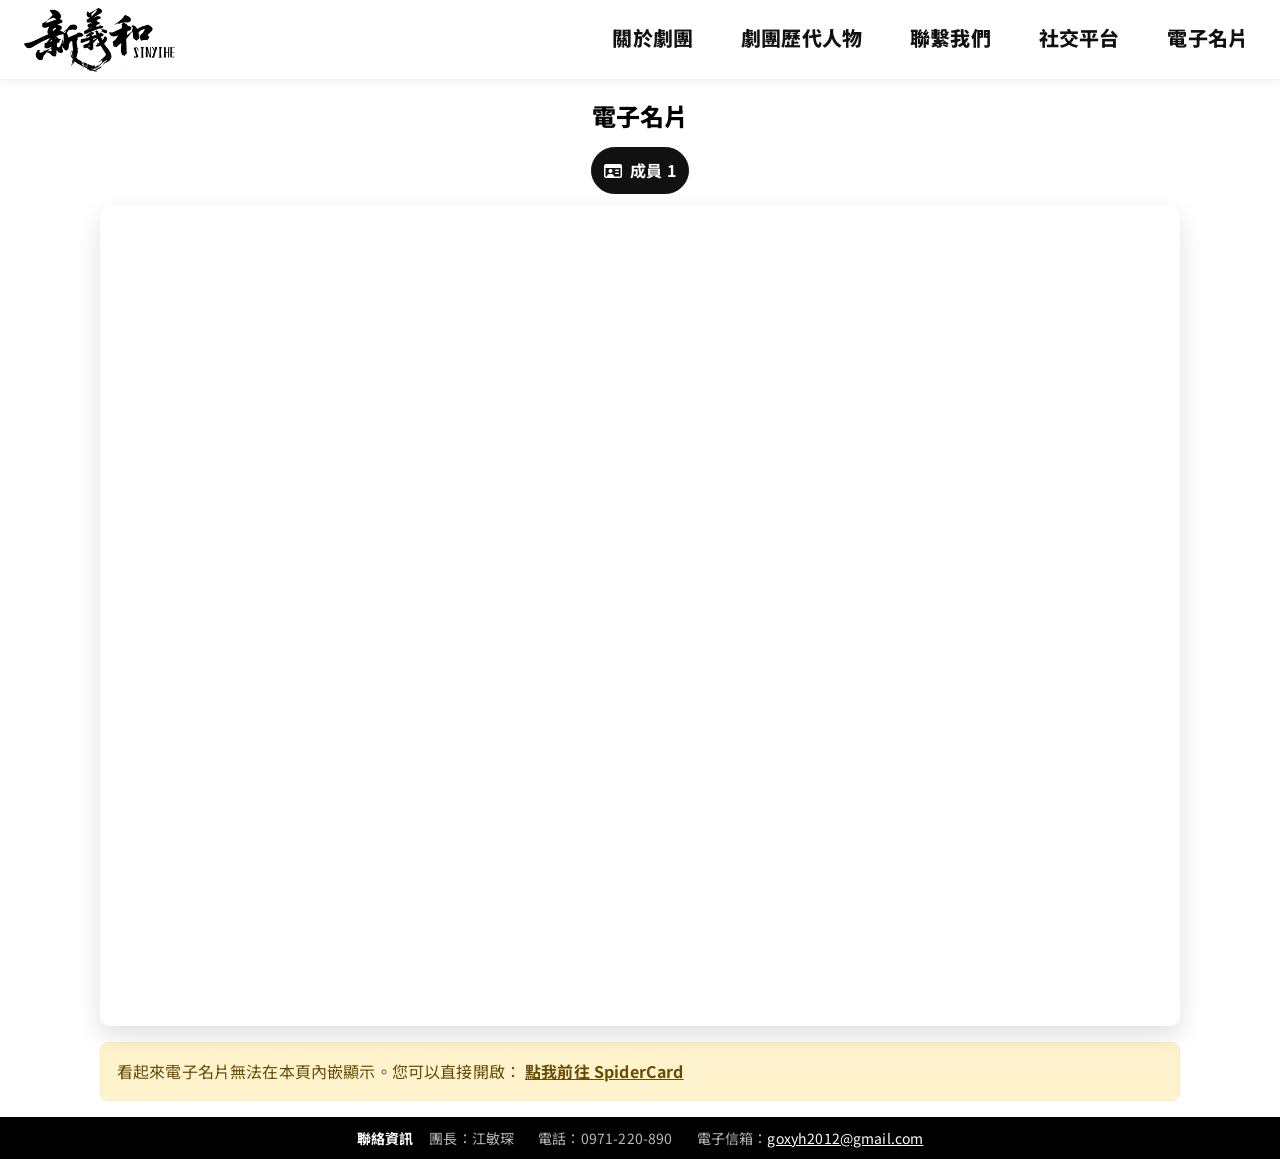
==== syh/card.html @ 352ea327 "Create card.html" ====
<!DOCTYPE html>
<html lang="zh-TW">
  <head>
    <meta charset="utf-8" />
    <title>電子名片｜新義和歌劇團</title>
    <meta name="viewport" content="width=device-width, initial-scale=1, viewport-fit=cover" />

    <!-- 與首頁共用資源 -->
    <link rel="preconnect" href="https://fonts.googleapis.com" />
    <link rel="preconnect" href="https://fonts.gstatic.com" crossorigin />
    <link href="https://fonts.googleapis.com/css2?family=Dancing+Script&display=swap" rel="stylesheet" />
    <link rel="stylesheet" href="https://cdnjs.cloudflare.com/ajax/libs/font-awesome/6.5.0/css/all.min.css" />
    <link rel="stylesheet" href="./total.css" />
    <link rel="stylesheet" href="./phone.css" />

    <style>
      /* 讓 iframe 在各裝置上滿版（扣掉固定導覽列高度） */
      .card-embed {
        position: relative;
        width: min(100%, 1080px);
        margin: 0 auto;
        height: calc(100dvh - var(--header-h, 80px));
      }
      .card-embed iframe {
        position: absolute;
        inset: 0;
        width: 100%;
        height: 100%;
        border: 0;
        border-radius: 10px;
        box-shadow: 0 10px 24px rgba(0,0,0,.12);
        background: #fff;
      }

      /* 置中一個簡單的頁面標題 */
      .page-title {
        width: min(92%, 1080px);
        margin: 14px auto 10px;
        text-align: center;
        font-weight: 800;
      }

      /* 內嵌失敗（被對方網站阻擋）時顯示的備援區塊 */
      .fallback {
        display: none;
        width: min(92%, 1080px);
        margin: 16px auto;
        background: #fff3cd;
        color: #664d03;
        border: 1px solid #ffecb5;
        border-radius: 8px;
        padding: 14px 16px;
      }
      .fallback a {
        font-weight: 700;
        color: #664d03;
      }

      /* 小提示列：可切換其他成員（先預留 UI，之後再補連結） */
      .card-switch {
        width: min(92%, 1080px);
        margin: 8px auto 12px;
        display: flex;
        gap: 8px;
        justify-content: center;
        flex-wrap: wrap;
      }
      .card-switch a {
        display: inline-flex;
        align-items: center;
        gap: 8px;
        padding: 8px 12px;
        border-radius: 999px;
        border: 1px solid #ddd;
        text-decoration: none;
        color: #111;
        font-weight: 700;
      }
      .card-switch a.is-active {
        background: #111;
        color: #fff;
        border-color: #111;
      }
    </style>
  </head>
  <body>
    <!-- 頁首：導覽列（與首頁一致） -->
    <header class="site-header">
      <h1 class="brand">
        <a href="home.html" aria-label="新義和歌劇團"></a>
      </h1>

      <!-- 漢堡按鈕 -->
      <button class="nav-toggle" id="navToggle" aria-controls="siteNav" aria-expanded="false" aria-label="開合導覽列">
        <span class="bar"></span><span class="bar"></span><span class="bar"></span>
      </button>

      <!-- 導覽列 -->
      <nav class="site-nav" id="siteNav" role="navigation">
        <ul>
          <li><a href="home.html#about">關於劇團</a></li>
          <li><a href="home.html#history">劇團歷代人物</a></li>
          <li><a href="home.html#contact">聯繫我們</a></li>
          <li><a href="home.html#social">社交平台</a></li>
          <li><a href="card.html" class="is-active">電子名片</a></li>
        </ul>
      </nav>
    </header>

    <main>
      <h2 class="page-title">電子名片</h2>

      <!-- 先只完成第 1 人（你的 SpiderCard 連結） -->
      <div class="card-switch" aria-label="切換成員名片">
        <a href="card.html" class="is-active"><i class="fa-regular fa-id-card"></i> 成員 1</a>
        <!-- 之後新增：成員 2、3、4 對應各自的 card_2.html / card_3.html / card_4.html -->
        <!-- <a href="card_2.html">成員 2</a> -->
        <!-- <a href="card_3.html">成員 3</a> -->
        <!-- <a href="card_4.html">成員 4</a> -->
      </div>

      <section class="card-embed">
        <iframe
          id="spiderCardFrame"
          title="新義和歌劇團｜電子名片（成員 1）"
          src="https://www.spidercard.com/web/card/info?openExternalBrowser=1&cardId=THCUF-11381&t=1755277415437"
          referrerpolicy="no-referrer"
          loading="lazy"
          allow="clipboard-write"
        ></iframe>
      </section>

      <!-- 內嵌失敗備援（例如對方網站設置 X-Frame-Options 阻擋） -->
      <div id="fallback" class="fallback">
        看起來電子名片無法在本頁內嵌顯示。您可以直接開啟：
        <a href="https://www.spidercard.com/web/card/info?openExternalBrowser=1&cardId=THCUF-11381&t=1755277415437" target="_blank" rel="noopener">點我前往 SpiderCard</a>
      </div>
    </main>

    <!-- 頁尾（沿用你的樣式） -->
    <footer class="site-footer">
      <div class="container">
        <div class="footer-line">
          <h2 class="footer-title">聯絡資訊</h2>
          <div class="footer-info">
            <p>團長：江敏琛</p>
            <p>電話：0971-220-890</p>
            <p>電子信箱：<a href="mailto:goxyh2012@gmail.com">goxyh2012@gmail.com</a></p>
          </div>
        </div>
      </div>
    </footer>

    <!-- 行動版選單行為（與首頁一致） -->
    <script>
      document.addEventListener('DOMContentLoaded', () => {
        const navToggle = document.getElementById('navToggle');
        const siteNav   = document.getElementById('siteNav');
        if (navToggle && siteNav) {
          navToggle.addEventListener('click', () => {
            const open = siteNav.classList.toggle('is-open');
            navToggle.classList.toggle('is-active', open);
            navToggle.setAttribute('aria-expanded', open ? 'true' : 'false');
            document.body.classList.toggle('no-scroll', open);
          });
          siteNav.querySelectorAll('a').forEach(a => {
            a.addEventListener('click', () => {
              siteNav.classList.remove('is-open');
              navToggle.classList.remove('is-active');
              navToggle.setAttribute('aria-expanded', 'false');
              document.body.classList.remove('no-scroll');
            });
          });
          window.addEventListener('resize', () => {
            if (window.innerWidth >= 769) {
              siteNav.classList.remove('is-open');
              navToggle.classList.remove('is-active');
              navToggle.setAttribute('aria-expanded', 'false');
              document.body.classList.remove('no-scroll');
            }
          });
        }

        // 若對方網站阻擋 iframe（load 事件未觸發、或觸發 error），顯示備援
        const frame = document.getElementById('spiderCardFrame');
        const fb = document.getElementById('fallback');
        let loaded = false;

        // 有些站即使被框也會觸發 load，這邊做一個超時保險
        const timer = setTimeout(() => {
          if (!loaded) fb.style.display = 'block';
        }, 2500);

        frame.addEventListener('load', () => {
          loaded = true;
          clearTimeout(timer);
        });
        frame.addEventListener('error', () => {
          fb.style.display = 'block';
          clearTimeout(timer);
        });
      });
    </script>
  </body>
</html>
---- syh/total.css ----
@import url('https://fonts.googleapis.com/css2?family=Noto+Sans+TC:wght@400;500;600;700;800;900&display=swap');
/* 字體變數：書法優先，後面是各系統常見楷體做備援 */
:root{
  /* mac / Windows / 其它系統的中文備援字體，確保全覆蓋 */
  --font-ui: "Noto Sans TC",
             "PingFang TC", "Heiti TC", "Microsoft JhengHei",
             "Noto Sans CJK TC", /* 思源黑體 */
             system-ui, -apple-system, "Segoe UI", Arial, sans-serif;
}
/* 全站用 Noto Serif TC（襯線／明體，跟預設黑體差很多） */
html, body{
  font-family: "Noto Serif TC", "Noto Sans TC",
               "PingFang TC", "Microsoft JhengHei",
               "Noto Sans CJK TC", serif !important;
  line-height: 1.8;
  letter-spacing: .01em;
}
/* 導覽列的粗細微調（Noto Serif 也有粗體可用） */
.site-header{
  position: fixed; top: 0; left: 0; right: 0;
  z-index: 1200;
}

img, svg, video { max-width: 100%; height: auto; display: block; }
figure { margin: 0; }

/*全域樣式設定 避免排版跑掉*/
*{
    margin: 0;
    padding: 0;
    box-sizing: border-box;
}


/*標題設定*/
/* 版頭條 */
:root{
  --header-h: 80px;                         /* 導覽列高度 */
  --header-bg: rgba(255,255,255,.9);        /* 白底、可帶點透明 */
  --header-ink: #111;                       /* 文字顏色（黑） */
  --header-blur: 8px;                       /* 背景模糊，可要可不要 */
}
/* 固定在頂端 + 白底黑字 */
.site-header{
  position: fixed; top: 0; left: 0; right: 0;
  height: var(--header-h); z-index: 1000;

  display: flex; align-items: center; justify-content: space-between;
  padding: 0 24px;

  background: var(--header-bg);
  backdrop-filter: blur(var(--header-blur));
  -webkit-backdrop-filter: blur(var(--header-blur));
  border-bottom: 1px solid rgba(0,0,0,.06);   /* 細線分隔 */
  box-shadow: 0 2px 12px rgba(0,0,0,.06);
  color: var(--header-ink);
}
/* 讓內容不被固定 header 壓住 */
body{ padding-top: var(--header-h); }
/* Logo（沿用你的圖） */
.brand{
  width: 240px; height: 64px; margin: 0;
  background: url("./img/logo.png") no-repeat left center / contain;
  color: transparent;
}
.brand__text{ position: absolute; left: -10000px; }
/* 導覽列：白底黑字 */
.site-header nav ul{
  list-style: none; display: flex; gap: 32px;
  margin: 0; padding: 0; align-items: center;
}
.site-header nav a{
  color: var(--header-ink);
  text-decoration: none;
  font-weight: 800; font-size: 20px; line-height: 1;
  padding: 10px 8px;
}
.site-header nav a:hover{
  color: #444;                                /* 滑過微變深 */
}
/* 錨點跳轉不被固定列擋住 */
section[id]{ scroll-margin-top: calc(var(--header-h) + 8px); }


/*簡介設定*/
.about {
    background-color: antiquewhite;
    color: white;
    min-height: 92vh;
    background-repeat: no-repeat;
    background-color: cover;
    background-position: center;
    display: flow-root;
    background-image: url("img/背景.jpg");
    background-repeat: no-repeat;
    background-position: 50% var(--aboutY, 60%);
    background-size: cover;      /* ← 原本寫成 background-color: cover; 把它改成這行 */
    display:flex;
    flex-direction: column;
    align-items: center;
    justify-content: center;
    position: relative;
}
/* 半透明遮罩：絕對定位 + 四邊貼齊 */
.about::before{
  content:""; position:absolute; inset:0;
  background: rgba(0,0,0,.55);
}
.about > *{ position:relative; z-index:1; margin:12px 0; }
.about > :last-child{ margin-bottom:0; }  /* 保險 */
.about h2 {
    font-size: 35px;
    color: #ffffff;
}
.about p {
    font-size: 24px;
    color: #ffffff;
    margin: 12px 0;
    text-align: center;  /* 水平置中 */
}


/*歷代人物設定*/
/* 容器：三欄並排，標題佔滿一列 */
.history{
  --gap: 24px;                                   /* 卡片間距 */
  --card-w: clamp(260px, 28vw, 360px);           /* 卡片寬度：隨螢幕縮放 */
  --card-ratio: 3 / 4;                           /* ✅ 你喜歡的比例（修長） */

  width: min(92%, var(--container, 1080px));
  margin-inline: auto;

  display: grid;
  grid-template-columns: repeat(3, 1fr);
  gap: var(--gap);
  padding-inline: var(--gap);                    /* 左右邊距 = 間距 */
  justify-items: center;                         /* 每欄的卡片居中 → 第二張剛好在正中 */
  align-items: start;
}
.history h2{
  grid-column: 1 / -1;      /* 讓標題跨滿整列 */
  margin: 0 0 12px;
  text-align: center;
}
/* 單一卡片 */
.person-card{
  width: var(--card-w);                          /* 固定卡片寬度 */
  max-width: 100%;
  aspect-ratio: var(--card-ratio);               /* ← 3:4 */
  max-height: 360px;                             /* 上限避免太長，可調 */
  position: relative;
  overflow: hidden;
  border-radius: 12px;
  box-shadow: 0 10px 24px rgba(0,0,0,.18);
  cursor: pointer;
}
/* 圖片 */
.person-card img{
  width: 100%;
  height: 100%;
  object-fit: cover;
  object-position: center 20%;                    /* 臉部略往上，可依照片調 */
  display: block;
  transition: transform .45s ease, filter .45s ease;
}
/* 介紹文字（覆蓋層） */
.person-card .caption{
  position: absolute;
  left: 0; 
  right: 0; 
  bottom: 0;
  padding: 12px 14px;
  color: #fff;
  background: linear-gradient(to top, rgba(0,0,0,.72), rgba(0,0,0,.18));
  transform: translateY(100%);
  opacity: 0;
  transition: transform .3s ease, opacity .3s ease;
  pointer-events: none;      /* 不擋滑鼠 */
  font-size: 16px;
}
/* Hover：只影響自己這張 */
.person-card:hover img{
  transform: scale(1.06) rotate(-1.5deg);
  filter: brightness(.92);
}
.person-card:hover .caption{
  transform: translateY(0);
  opacity: 1;
}


/*結語設定*/
/* 圖左／文右 */
.conclusion{
  display: grid;
  grid-template-columns: minmax(320px, 40%) 1fr; /* 左圖右文 */
  gap: 24px;
  width: min(92%, 1080px);
  margin-inline: auto;
  align-items: center;
}
.conclusion-media{
  margin: 0;
  width: 100%;                /* ❗️取代舊的 width: fit-content */
  justify-self: center;
  display: flex;
  flex-direction: column;
  align-items: center;
}
.conclusion-media img{
  display: block;
  width: 100%;                /* 圖片吃滿左欄 */
  height: auto;
  object-fit: cover;          /* 可用 contain 看你喜歡 */
  border-radius: 10px;
  box-shadow: 0 10px 24px rgba(0,0,0,.12);
}
.conclusion .tagline{
  margin-top: 8px;
  text-align: center;
}
.conclusion-text{
  display: flex;
  flex-direction: column;
  gap: 12px;
}
/* 表單標題 */
/* 聯絡區塊 Title + 副標 */
#contact{
  padding-block: 16px;          /* 區塊上下留白 */
  scroll-margin-top: 80px;      /* 錨點跳轉時不被導覽列蓋住（可留） */
}
#contact h2{
  text-align: center;           /* 置中 */
  font-size: clamp(24px, 2.6vw, 32px);
  font-weight: 800;
  letter-spacing: .5px;
  margin: 0 0 8px;
  color: var(--ink);            /* 深灰主字色 */
}
/* 在標題底下加一條細線，微強調 */
#contact h2::after{
  content:"";
  display:block;
  width: 72px;
  height: 3px;
  margin: 8px auto 0;
  background: var(--brand-2);   /* 你的灰色 #777 */
  border-radius: 2px;
}
/* 只針對標題後的第一段副標（讓我們合作 ❤） */
#contact > p:first-of-type{
  text-align: center;
  color: var(--muted);          /* 次要文字色 */
  font-size: 16px;
  margin: 4px 0 18px;
  line-height: 1.6;
}


/* 表單 */
.form {
  width: min(560px, 92%);
  margin: 12px auto 28px;
}
.form input,
.form textarea,
.form button {
  width: 100%;
  font-size: 16px;
  padding: 15px;
  border: 1px solid #ccc;
  box-sizing: border-box;
  border-radius: 6px;
}
.form input,
.form textarea { margin-bottom: 15px; }
.form textarea { resize: vertical; min-height: 140px; }

.form button {
  border: none;
  background: #000;
  color: #fff;
  font-weight: 700;
  cursor: pointer;
}
.form button:hover { opacity: .85; }

/* 社群圓形按鈕 */
.social {                       /* ← 原本是 .social-links */
  display: flex;
  justify-content: center;
  gap: 24px;
  padding: 28px 0 48px;
}
.social .icon {                 /* ← 原本是 .social-links .icon */
  background: #000000;
  color: #fff;
  width: 92px;
  height: 92px;
  border-radius: 50%;
  display: grid;
  place-items: center;
  font-size: 38px;
  transition: background-color .25s ease, transform .25s ease;
}
.social .icon:hover {
  background: #5d5c5b;
  transform: translateY(-2px);
}
/* 你的 class 用哪個就寫哪個 (.social 或 .social-links) */
.social .icon,
.social-links .icon{
  text-decoration: none;      /* 移除底線 */
}
.social .icon:hover,
.social-links .icon:hover{
  text-decoration: none;      /* 滑過也不要底線 */
}

/*聯絡資訊設定*/
.site-footer{
  background:#000;
  color:#b7b7b7;
  padding:12px 0;
  font-size:14px;
}
/* 一行：左邊標題 + 右邊三項；整塊置中 */
.footer-line{
  display:flex;
  justify-content:center;     /* 讓整排置中 */
  align-items:baseline;       /* ← 與「團」同一基線，視覺上下對齊 */
  gap:16px;
  white-space:nowrap;         /* 不換行 */
}
/* 標題與內容同字級/行高，邊緣自然對齊 */
.footer-title{
  margin:0;
  color:#fff;
  font-size:14px;
  line-height:1.3;
}
.footer-info{
  display:flex;
  gap:24px;                   /* 三項之間的距離 */
}
.footer-info p{
  margin:0;
  font-size:14px;
  line-height:1.3;
  text-align:left;
}
/* 連結顏色 */
.site-footer a{
  color:#fff;
  text-decoration:underline;
}
.site-footer a:hover{ color:#ddd; }

/* ============ 行動版漢堡選單 ============ */

/* —— 漢堡按鈕 —— */
.nav-toggle{
  display: none;              /* 桌機隱藏，手機顯示 (見媒體查詢) */
  width: 44px; height: 44px;
  border: 0; background: none; padding: 0;
  position: relative;
  cursor: pointer;
  z-index: 1300;              /* 高於 .site-nav，確保可點到 */
}
.nav-toggle .bar{
  position: absolute;
  left: 10px; right: 10px;
  height: 2px; background: #111;
  border-radius: 1px;
  transition: transform .25s, opacity .25s, top .25s;
}
.nav-toggle .bar:nth-child(1){ top: 14px; }
.nav-toggle .bar:nth-child(2){ top: 21px; }
.nav-toggle .bar:nth-child(3){ top: 28px; }
/* 變成 X 的動畫 */
.nav-toggle.is-active .bar:nth-child(1){ transform: translateY(7px) rotate(45deg); }
.nav-toggle.is-active .bar:nth-child(2){ opacity: 0; }
.nav-toggle.is-active .bar:nth-child(3){ transform: translateY(-7px) rotate(-45deg); }

/* 桌機維持橫排 */
.site-nav ul{ list-style:none; margin:0; padding:0; display:flex; gap:32px; }

/* ==== 強制移除任何測試用浮條（所有尺寸） ==== */
html::before,
html::after,
body::before,
body::after,
#mobile-badge,
.mobile-badge,
.debug-badge,
.dev-badge,
.mobile-css-badge,
[data-debug-badge] {
  content: none !important;
  display: none !important;
  visibility: hidden !important;
  opacity: 0 !important;
  pointer-events: none !important;
}

/* ===== Scroll Reveal (淡入 + 位移/縮放/模糊) ===== */
/* 初始狀態：看不到、略位移 */
.reveal{
  opacity: 0;
  transform: translateY(16px);
  transition: opacity .6s ease, transform .6s ease;
  will-change: opacity, transform;
}
/* 顯示狀態：回到原位並顯示 */
.reveal.is-visible{
  opacity: 1;
  transform: none;
}

/* 方向版（配合 data-reveal） */
.reveal--left  { transform: translateX(-24px); }
.reveal--right { transform: translateX( 24px); }
.reveal--up    { transform: translateY( 24px); }
.reveal--down  { transform: translateY(-24px); }
.reveal--left.is-visible,
.reveal--right.is-visible,
.reveal--up.is-visible,
.reveal--down.is-visible{
  transform: none;
}

/* 交錯群組（如果有需要也可加些預設） */
.reveal-stagger > *{
  /* 子元素本身已被 JS 加上 .reveal，因此可不特別寫 */
}

/* 右下角解鎖播放鈕（黑底白字） */
.bgm-unlock{
  position: fixed;
  right: 16px; bottom: 16px;
  padding: 10px 14px;
  border: 0; border-radius: 999px;
  background: #000; color: #fff;
  font-size: 14px; line-height: 1;
  box-shadow: 0 10px 24px rgba(0,0,0,.22);
  cursor: pointer; z-index: 1500;
  transition: transform .2s ease, opacity .2s ease;
  pointer-events: auto;            /* ← 保險，避免被父層繼承到 none */
}
.bgm-unlock:hover{ transform: translateY(-1px); }
.bgm-unlock[hidden]{ display: none !important; }
---- syh/phone.css ----
/* ============ 手機版（≤ 768px） ============ */
@media (max-width: 768px){

  /* Header：白底黑字、固定在頂端（尺寸微放大） */
  :root{ --header-h: 68px; }
  .site-header{ padding: 0 16px; }
  .brand{ width: 190px; height: 52px; }
  .site-header nav ul{
    gap: 16px;
    flex-wrap: wrap;
    justify-content: flex-end;
  }
  .site-header nav a{
    font-size: 18px;
    padding: 10px 8px;
  }

  /* 首屏簡介區 */
  .about{ min-height: 72vh; padding: 52px 18px; }
  .about h2{ font-size: 40px; line-height: 1.25; }
  .about p { font-size: 30px; line-height: 1.95; }

  /* 歷代人物：單欄 */
  .history{
    width: 100%;
    grid-template-columns: 1fr;
    gap: 18px;
    padding-inline: 18px;
    justify-items: center;
  }
  .person-card{
    --card-w: min(94vw, 400px);
    max-height: 336px;
    border-radius: 10px;
    box-shadow: 0 8px 18px rgba(0,0,0,.14);
  }
  .person-card .caption{
    font-size: 17px;
    padding: 12px 14px;
  }

  /* 結語：圖上文下 */
  .conclusion{
    display: flex !important;
    flex-direction: column;
    align-items: center;
    gap: 14px;
    width: min(94%, 1080px);
    padding-block: 18px;
  }
  .conclusion > *{ flex: 0 0 100% !important; max-width: 100% !important; }
  .conclusion-media{ order: 0; display:flex; align-items:center; }
  .conclusion-media img{ width: 100%; height: auto; display:block; }
  .conclusion .tagline{ text-align:center; }
  .conclusion-text{ order: 1; display:flex; flex-direction:column; gap:20px; }

  /* 聯絡表單區 */
  #contact{ padding-block: 14px; }
  #contact h2{ font-size: 24px; }
  #contact > p:first-of-type{ font-size: 16px; margin-bottom: 16px; }
  .form{ width: 94%; margin: 10px auto 24px; }
  .form input, .form textarea, .form button{ font-size: 18px; padding: 14px 16px; }
  .form textarea{ min-height: 130px; }

  /* 社群圓形按鈕（放大） */
  .social{ gap: 18px; padding: 22px 0 40px; }
  .social .icon{ width: 72px; height: 72px; font-size: 30px; }

  /* Footer（字級放大、可換行） */
  .site-footer{ padding: 16px 0; }
  .footer-line{
    flex-wrap: wrap;
    gap: 12px 18px;
    justify-content: center;
    align-items: center;
  }
  .footer-info{ gap: 18px; flex-wrap: wrap; }
  .footer-title, .footer-info p{ font-size: 15px; }

  /* ✅ 手機版才顯示漢堡，並把選單改為抽屜式 */
  .nav-toggle{ display:block; }

  .site-nav{
    position: fixed;
    left:0; right:0;
    top: var(--header-h, 68px);
    background: var(--header-bg, rgba(255,255,255,.95));
    -webkit-backdrop-filter: blur(var(--header-blur, 8px));
    backdrop-filter: blur(var(--header-blur, 8px));
    border-bottom: 1px solid rgba(0,0,0,.06);
    box-shadow: 0 8px 24px rgba(0,0,0,.12);
    max-height: calc(100dvh - var(--header-h, 68px));
    overflow:auto;

    transform: translateY(-10px);
    opacity:0; visibility:hidden; pointer-events:none;
    transition: transform .25s ease, opacity .25s ease, visibility .25s ease;
    z-index:1050;
  }
  .site-nav.is-open{
    transform: translateY(0);
    opacity:1; visibility:visible; pointer-events:auto;
  }

  .site-nav ul{
    flex-direction: column;
    gap: 10px;
    padding: 14px 18px 16px;
  }
  .site-nav a{
    display:block;
    padding:10px 2px;
    font-size:18px;
    color: var(--header-ink, #111);
    text-decoration:none;
  }
  .site-nav a:hover{ color:#444; }

  /* 展開時避免背景滾動 */
  body.no-scroll{ overflow:hidden; }

  .bgm-unlock{ right: 12px; bottom: 12px; font-size: 13px; }
}

/* ============ 更小的手機（≤ 480px） ============ */
@media (max-width: 480px){
  .brand{ width: 165px; height: 48px; }
  .site-header nav ul{ gap: 12px; }
  .site-header nav a{ font-size: 17px; }

  .about h2{ font-size: 34px; }
  .about p { font-size: 22px; }

  .person-card{ --card-w: 92vw; max-height: 320px; }
  .person-card .caption{ font-size: 16px; }

  .conclusion-media img{ max-width: 90vw; }
  .conclusion .tagline{ font-size: 16.5px; }
  .conclusion-text p{ font-size: 20px; line-height: 1.95; }

  #contact h2{ font-size: 23px; }
  #contact > p:first-of-type{ font-size: 15px; }

  .form input, .form textarea, .form button{ font-size: 17px; }

  .social .icon{ width: 64px; height: 64px; font-size: 26px; }
  .footer-title, .footer-info p{ font-size: 14.5px; }
}

/* 依螢幕寬度微調 about 背景對位（保留你的設定） */
@media (max-width: 1200px){ .about{ --aboutY: 64%; } }
@media (max-width:  992px){ .about{ --aboutY: 68%; } }
@media (max-width:  768px){ .about{ --aboutY: 72%; } }
@media (max-width:  480px){ .about{ --aboutY: 76%; } }

@media (min-width: 769px){
  .nav-toggle{ display: none !important; }
  .site-nav{
    position: static !important;
    transform: none !important;
    opacity: 1 !important;
    visibility: visible !important;
    pointer-events: auto !important;
    background: transparent !important;
    box-shadow: none !important;
    border: 0 !important;
  }
  .site-nav ul{ display: flex; gap: 32px; padding: 0; }
}
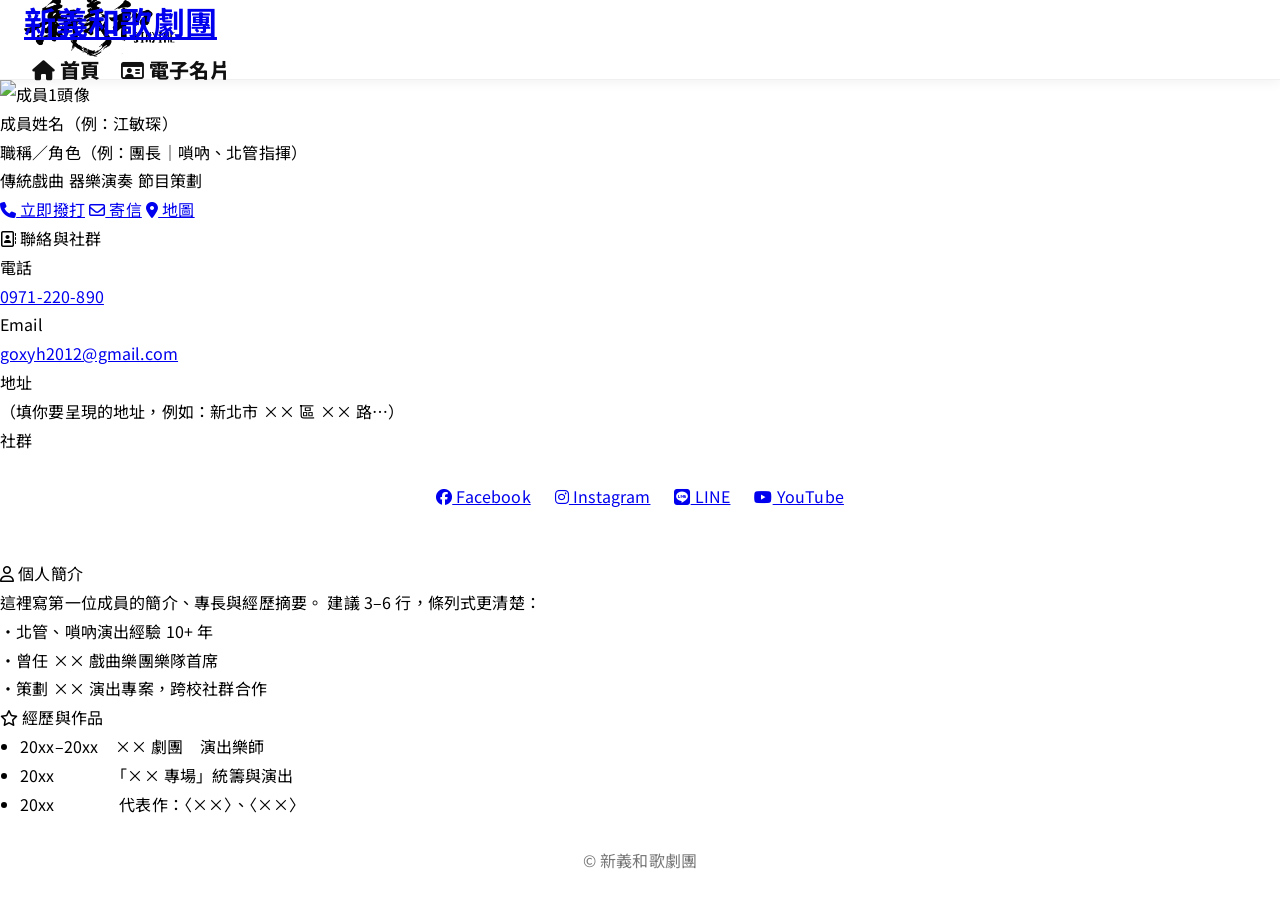
==== commit afa31b5f: "Update card.html" ====
--- a/syh/card.html
+++ b/syh/card.html
@@ -1,205 +1,138 @@
 <!DOCTYPE html>
 <html lang="zh-TW">
-  <head>
-    <meta charset="utf-8" />
-    <title>電子名片｜新義和歌劇團</title>
-    <meta name="viewport" content="width=device-width, initial-scale=1, viewport-fit=cover" />
+<head>
+  <meta charset="utf-8" />
+  <title>電子名片｜新義和歌劇團</title>
+  <meta name="viewport" content="width=device-width, initial-scale=1, viewport-fit=cover" />
 
-    <!-- 與首頁共用資源 -->
-    <link rel="preconnect" href="https://fonts.googleapis.com" />
-    <link rel="preconnect" href="https://fonts.gstatic.com" crossorigin />
-    <link href="https://fonts.googleapis.com/css2?family=Dancing+Script&display=swap" rel="stylesheet" />
-    <link rel="stylesheet" href="https://cdnjs.cloudflare.com/ajax/libs/font-awesome/6.5.0/css/all.min.css" />
-    <link rel="stylesheet" href="./total.css" />
-    <link rel="stylesheet" href="./phone.css" />
+  <!-- 可共用你原本的字體與圖示（可留可刪） -->
+  <link rel="preconnect" href="https://fonts.googleapis.com">
+  <link rel="preconnect" href="https://fonts.gstatic.com" crossorigin>
+  <link href="https://fonts.googleapis.com/css2?family=Dancing+Script&display=swap" rel="stylesheet">
+  <link rel="stylesheet" href="https://cdnjs.cloudflare.com/ajax/libs/font-awesome/6.5.0/css/all.min.css">
 
-    <style>
-      /* 讓 iframe 在各裝置上滿版（扣掉固定導覽列高度） */
-      .card-embed {
-        position: relative;
-        width: min(100%, 1080px);
-        margin: 0 auto;
-        height: calc(100dvh - var(--header-h, 80px));
-      }
-      .card-embed iframe {
-        position: absolute;
-        inset: 0;
-        width: 100%;
-        height: 100%;
-        border: 0;
-        border-radius: 10px;
-        box-shadow: 0 10px 24px rgba(0,0,0,.12);
-        background: #fff;
-      }
+  <!-- 若需要沿用整站樣式，保留這兩條；否則也能只用本頁的 <style> -->
+  <link rel="stylesheet" href="./total.css">
+  <link rel="stylesheet" href="./phone.css">
+  <link rel="stylesheet" href="./card.css">
+</head>
+<body>
+  <!-- 頁首 -->
+  <header class="site-header">
+    <div class="inner">
+      <h1 class="brand"><a href="home.html" aria-label="返回首頁">新義和歌劇團</a></h1>
+      <nav class="nav">
+        <a href="home.html"><i class="fa-solid fa-house"></i> 首頁</a>
+        <a class="is-active" href="card.html"><i class="fa-regular fa-id-card"></i> 電子名片</a>
+      </nav>
+    </div>
+  </header>
 
-      /* 置中一個簡單的頁面標題 */
-      .page-title {
-        width: min(92%, 1080px);
-        margin: 14px auto 10px;
-        text-align: center;
-        font-weight: 800;
-      }
+  <main class="wrap">
 
-      /* 內嵌失敗（被對方網站阻擋）時顯示的備援區塊 */
-      .fallback {
-        display: none;
-        width: min(92%, 1080px);
-        margin: 16px auto;
-        background: #fff3cd;
-        color: #664d03;
-        border: 1px solid #ffecb5;
-        border-radius: 8px;
-        padding: 14px 16px;
-      }
-      .fallback a {
-        font-weight: 700;
-        color: #664d03;
-      }
+    <!-- ===== 第 1 位成員：把下列占位內容換成你自己的 ===== -->
+    <section class="hero">
+      <!-- 頭像：把 src 換成你的圖（建議 800x800） -->
+      <img class="avatar" src="img/member1.jpg" alt="成員1頭像" />
 
-      /* 小提示列：可切換其他成員（先預留 UI，之後再補連結） */
-      .card-switch {
-        width: min(92%, 1080px);
-        margin: 8px auto 12px;
-        display: flex;
-        gap: 8px;
-        justify-content: center;
-        flex-wrap: wrap;
-      }
-      .card-switch a {
-        display: inline-flex;
-        align-items: center;
-        gap: 8px;
-        padding: 8px 12px;
-        border-radius: 999px;
-        border: 1px solid #ddd;
-        text-decoration: none;
-        color: #111;
-        font-weight: 700;
-      }
-      .card-switch a.is-active {
-        background: #111;
-        color: #fff;
-        border-color: #111;
-      }
-    </style>
-  </head>
-  <body>
-    <!-- 頁首：導覽列（與首頁一致） -->
-    <header class="site-header">
-      <h1 class="brand">
-        <a href="home.html" aria-label="新義和歌劇團"></a>
-      </h1>
+      <div class="person">
+        <div class="name">成員姓名（例：江敏琛）</div>
+        <div class="title">職稱／角色（例：團長｜嗩吶、北管指揮）</div>
 
-      <!-- 漢堡按鈕 -->
-      <button class="nav-toggle" id="navToggle" aria-controls="siteNav" aria-expanded="false" aria-label="開合導覽列">
-        <span class="bar"></span><span class="bar"></span><span class="bar"></span>
-      </button>
+        <!-- 自訂關鍵字 -->
+        <div class="tags">
+          <span class="tag">傳統戲曲</span>
+          <span class="tag">器樂演奏</span>
+          <span class="tag">節目策劃</span>
+        </div>
 
-      <!-- 導覽列 -->
-      <nav class="site-nav" id="siteNav" role="navigation">
-        <ul>
-          <li><a href="home.html#about">關於劇團</a></li>
-          <li><a href="home.html#history">劇團歷代人物</a></li>
-          <li><a href="home.html#contact">聯繫我們</a></li>
-          <li><a href="home.html#social">社交平台</a></li>
-          <li><a href="card.html" class="is-active">電子名片</a></li>
-        </ul>
-      </nav>
-    </header>
-
-    <main>
-      <h2 class="page-title">電子名片</h2>
-
-      <!-- 先只完成第 1 人（你的 SpiderCard 連結） -->
-      <div class="card-switch" aria-label="切換成員名片">
-        <a href="card.html" class="is-active"><i class="fa-regular fa-id-card"></i> 成員 1</a>
-        <!-- 之後新增：成員 2、3、4 對應各自的 card_2.html / card_3.html / card_4.html -->
-        <!-- <a href="card_2.html">成員 2</a> -->
-        <!-- <a href="card_3.html">成員 3</a> -->
-        <!-- <a href="card_4.html">成員 4</a> -->
-      </div>
-
-      <section class="card-embed">
-        <iframe
-          id="spiderCardFrame"
-          title="新義和歌劇團｜電子名片（成員 1）"
-          src="https://www.spidercard.com/web/card/info?openExternalBrowser=1&cardId=THCUF-11381&t=1755277415437"
-          referrerpolicy="no-referrer"
-          loading="lazy"
-          allow="clipboard-write"
-        ></iframe>
-      </section>
-
-      <!-- 內嵌失敗備援（例如對方網站設置 X-Frame-Options 阻擋） -->
-      <div id="fallback" class="fallback">
-        看起來電子名片無法在本頁內嵌顯示。您可以直接開啟：
-        <a href="https://www.spidercard.com/web/card/info?openExternalBrowser=1&cardId=THCUF-11381&t=1755277415437" target="_blank" rel="noopener">點我前往 SpiderCard</a>
-      </div>
-    </main>
-
-    <!-- 頁尾（沿用你的樣式） -->
-    <footer class="site-footer">
-      <div class="container">
-        <div class="footer-line">
-          <h2 class="footer-title">聯絡資訊</h2>
-          <div class="footer-info">
-            <p>團長：江敏琛</p>
-            <p>電話：0971-220-890</p>
-            <p>電子信箱：<a href="mailto:goxyh2012@gmail.com">goxyh2012@gmail.com</a></p>
-          </div>
+        <!-- 快速動作（可自行增減） -->
+        <div class="actions">
+          <!-- 電話：改成你的號碼 -->
+          <a class="btn" href="tel:0971220890"><i class="fa-solid fa-phone"></i> 立即撥打</a>
+          <!-- Email：改成你的信箱 -->
+          <a class="btn secondary" href="mailto:goxyh2012@gmail.com"><i class="fa-regular fa-envelope"></i> 寄信</a>
+          <!-- 導航：把目的地地址改掉 -->
+          <a class="btn secondary" href="https://maps.google.com/?q=新義和歌劇團" target="_blank" rel="noopener">
+            <i class="fa-solid fa-location-dot"></i> 地圖
+          </a>
         </div>
       </div>
-    </footer>
+    </section>
 
-    <!-- 行動版選單行為（與首頁一致） -->
-    <script>
-      document.addEventListener('DOMContentLoaded', () => {
-        const navToggle = document.getElementById('navToggle');
-        const siteNav   = document.getElementById('siteNav');
-        if (navToggle && siteNav) {
-          navToggle.addEventListener('click', () => {
-            const open = siteNav.classList.toggle('is-open');
-            navToggle.classList.toggle('is-active', open);
-            navToggle.setAttribute('aria-expanded', open ? 'true' : 'false');
-            document.body.classList.toggle('no-scroll', open);
-          });
-          siteNav.querySelectorAll('a').forEach(a => {
-            a.addEventListener('click', () => {
-              siteNav.classList.remove('is-open');
-              navToggle.classList.remove('is-active');
-              navToggle.setAttribute('aria-expanded', 'false');
-              document.body.classList.remove('no-scroll');
-            });
-          });
-          window.addEventListener('resize', () => {
-            if (window.innerWidth >= 769) {
-              siteNav.classList.remove('is-open');
-              navToggle.classList.remove('is-active');
-              navToggle.setAttribute('aria-expanded', 'false');
-              document.body.classList.remove('no-scroll');
-            }
-          });
-        }
+    <!-- 聯絡資訊 -->
+    <section class="card">
+      <div class="hd"><i class="fa-regular fa-address-book"></i> 聯絡與社群</div>
+      <div class="bd">
+        <div class="list">
+          <div class="kv">
+            <div class="k">電話</div>
+            <div class="v"><a href="tel:0971220890">0971-220-890</a></div>
+          </div>
+          <div class="kv">
+            <div class="k">Email</div>
+            <div class="v"><a href="mailto:goxyh2012@gmail.com">goxyh2012@gmail.com</a></div>
+          </div>
+          <div class="kv">
+            <div class="k">地址</div>
+            <div class="v">（填你要呈現的地址，例如：新北市 ×× 區 ×× 路…）</div>
+          </div>
+          <div class="kv">
+            <div class="k">社群</div>
+            <div class="v">
+              <div class="social">
+                <!-- 依需要保留 -->
+                <a href="https://www.facebook.com/" target="_blank" rel="noopener"><i class="fa-brands fa-facebook"></i> Facebook</a>
+                <a href="https://www.instagram.com/" target="_blank" rel="noopener"><i class="fa-brands fa-instagram"></i> Instagram</a>
+                <a href="https://line.me/R/ti/p/%40你的ID" target="_blank" rel="noopener"><i class="fa-brands fa-line"></i> LINE</a>
+                <a href="https://www.youtube.com/" target="_blank" rel="noopener"><i class="fa-brands fa-youtube"></i> YouTube</a>
+              </div>
+            </div>
+          </div>
+          <!-- 如果你要放 QR Code，就把 qrcode.png 放入 img/ 然後開啟這區塊 -->
+          <!--
+          <div class="kv">
+            <div class="k">QR Code</div>
+            <div class="v"><img src="img/qrcode_member1.png" alt="QR Code" style="max-width:180px;border:1px solid #eee;border-radius:10px;"></div>
+          </div>
+          -->
+        </div>
+      </div>
+    </section>
 
-        // 若對方網站阻擋 iframe（load 事件未觸發、或觸發 error），顯示備援
-        const frame = document.getElementById('spiderCardFrame');
-        const fb = document.getElementById('fallback');
-        let loaded = false;
+    <!-- 個人簡介 -->
+    <section class="card">
+      <div class="hd"><i class="fa-regular fa-user"></i> 個人簡介</div>
+      <div class="bd">
+        <p>
+          這裡寫第一位成員的簡介、專長與經歷摘要。
+          建議 3–6 行，條列式更清楚：<br>
+          ・北管、嗩吶演出經驗 10+ 年<br>
+          ・曾任 ×× 戲曲樂團樂隊首席<br>
+          ・策劃 ×× 演出專案，跨校社群合作
+        </p>
+      </div>
+    </section>
 
-        // 有些站即使被框也會觸發 load，這邊做一個超時保險
-        const timer = setTimeout(() => {
-          if (!loaded) fb.style.display = 'block';
-        }, 2500);
+    <!-- 經歷／作品（可選） -->
+    <section class="card">
+      <div class="hd"><i class="fa-regular fa-star"></i> 經歷與作品</div>
+      <div class="bd">
+        <ul style="margin:0; padding-left:20px; line-height:1.8">
+          <li>20xx–20xx　×× 劇團　演出樂師</li>
+          <li>20xx　　　　「×× 專場」統籌與演出</li>
+          <li>20xx　　　　代表作：〈××〉、〈××〉</li>
+        </ul>
+      </div>
+    </section>
 
-        frame.addEventListener('load', () => {
-          loaded = true;
-          clearTimeout(timer);
-        });
-        frame.addEventListener('error', () => {
-          fb.style.display = 'block';
-          clearTimeout(timer);
-        });
-      });
-    </script>
-  </body>
+    <!-- 需要的話，之後可加：相簿、演出行事曆、下載名片（vCard）等區塊 -->
+
+  </main>
+
+  <!-- 頁尾（可換成你的） -->
+  <footer style="padding:28px 16px; text-align:center; color:#777;">
+    © 新義和歌劇團
+  </footer>
+</body>
 </html>
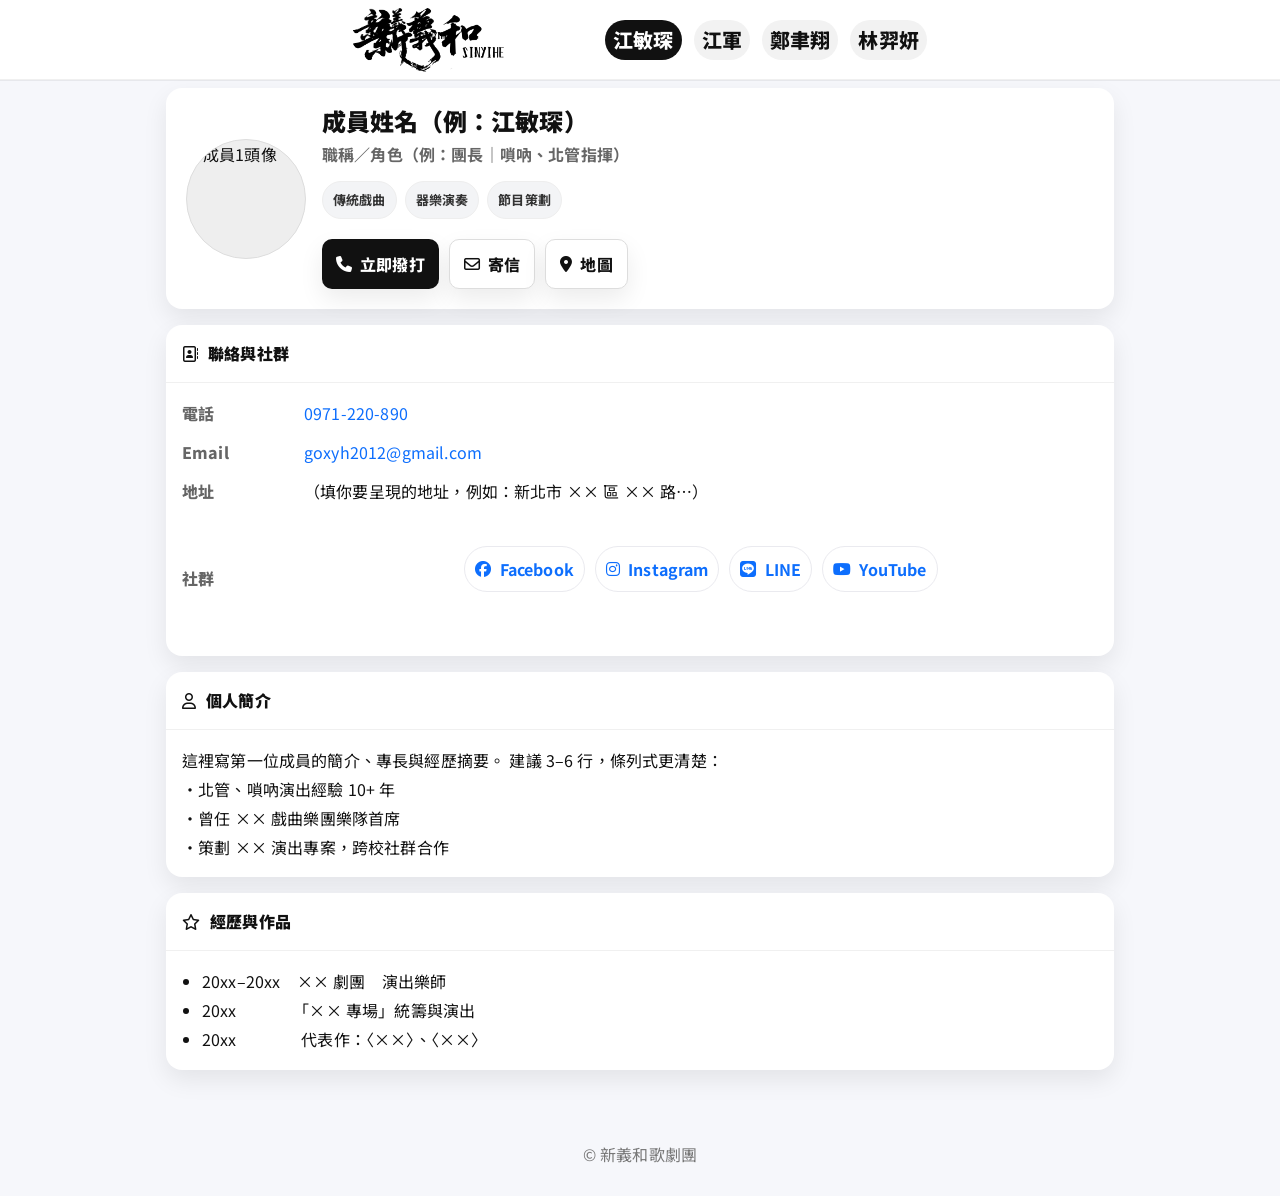
==== commit ccab82a3: "Update card.html" ====
--- a/syh/card.html
+++ b/syh/card.html
@@ -20,10 +20,20 @@
   <!-- 頁首 -->
   <header class="site-header">
     <div class="inner">
-      <h1 class="brand"><a href="home.html" aria-label="返回首頁">新義和歌劇團</a></h1>
+      <!-- Logo 圖片 + 隱藏文字 -->
+      <h1 class="brand">
+        <a href="home.html" aria-label="新義和歌劇團">
+          <img src="img/logo.png" alt="新義和歌劇團 Logo">
+          <span>新義和歌劇團</span>
+        </a>
+      </h1>
+
+      <!-- 四個成員按鈕 -->
       <nav class="nav">
-        <a href="home.html"><i class="fa-solid fa-house"></i> 首頁</a>
-        <a class="is-active" href="card.html"><i class="fa-regular fa-id-card"></i> 電子名片</a>
+        <a href="card.html" class="is-active">江敏琛</a>
+        <a href="card_jiangjun.html">江軍</a>
+        <a href="card_zhengyuxiang.html">鄭聿翔</a>
+        <a href="card_linyiyan.html">林羿妍</a>
       </nav>
     </div>
   </header>
--- a/syh/card.css
+++ b/syh/card.css
@@ -0,0 +1,195 @@
+:root {
+  --card-w: 980px;
+  --gap: 16px;
+  --radius: 16px;
+  --shadow: 0 10px 24px rgba(0,0,0,.08);
+  --brand: #111;
+  --muted: #666;
+  --bg: #f6f7fb;
+}
+
+html, body { height: 100% }
+body {
+  margin: 0;
+  background: var(--bg);
+  color: #111;
+  -webkit-font-smoothing: antialiased;
+}
+
+/* 頁首 */
+.site-header {
+  position: fixed; /* 一開始就固定 */
+  top: 0;
+  left: 0;
+  width: 100%;
+  z-index: 1000;
+  background: #fff;
+  box-shadow: 0 1px 0 rgba(0,0,0,.06);
+}
+
+/* 預留空間避免內容被覆蓋 */
+body {
+  padding-top: 70px; /* 視導覽列高度可調整 */
+}
+
+/* 內層容器 */
+.site-header .inner {
+  max-width: var(--card-w);
+  margin: 0 auto;
+  padding: 12px 16px;
+  display: flex;
+  align-items: center;
+  gap: 12px;
+}
+
+/* Logo 圖片 */
+.brand img {
+  height: 40px;
+  width: auto;
+}
+
+/* 隱藏文字但保留可讀性（SEO / 輔助工具） */
+.brand span {
+  position: absolute;
+  left: -9999px;
+}
+
+/* 導覽列按鈕 */
+.nav {
+  margin-left: auto;
+  display: flex;
+  gap: 12px;
+}
+.nav a {
+  display: inline-flex;
+  align-items: center;
+  gap: 8px;
+  padding: 8px 12px;
+  border-radius: 999px;
+  text-decoration: none;
+  color: #111;
+  background: #f2f2f2;
+  font-weight: 700;
+}
+.nav a.is-active {
+  background: #111;
+  color: #fff;
+}
+
+/* 內容容器 */
+.wrap { max-width: var(--card-w); margin: 18px auto; padding: 0 16px 24px }
+
+/* 頭像 + 基本資料卡 */
+.hero {
+  background: #fff;
+  border-radius: var(--radius);
+  padding: 20px;
+  box-shadow: var(--shadow);
+  display: grid;
+  grid-template-columns: 120px 1fr;
+  gap: 16px;
+  align-items: center;
+}
+.avatar {
+  width: 120px;
+  height: 120px;
+  border-radius: 50%;
+  object-fit: cover;
+  background: #eee;
+  display: block;
+  border: 1px solid #ddd;
+}
+.person { display: flex; flex-direction: column; gap: 6px }
+.person .name { font-size: 24px; font-weight: 900; line-height: 1.1 }
+.person .title { color: var(--muted); font-weight: 700 }
+.tags {
+  display: flex;
+  flex-wrap: wrap;
+  gap: 8px;
+  margin-top: 6px;
+}
+.tag {
+  padding: 6px 10px;
+  border-radius: 999px;
+  background: #f3f4f6;
+  font-size: 13px;
+  font-weight: 700;
+  color: #333;
+  border: 1px solid #eee;
+}
+
+/* 快速動作 */
+.actions {
+  margin-top: 14px;
+  display: flex;
+  flex-wrap: wrap;
+  gap: 10px;
+}
+.btn {
+  display: inline-flex;
+  align-items: center;
+  gap: 8px;
+  text-decoration: none;
+  padding: 10px 14px;
+  border-radius: 10px;
+  background: #111;
+  color: #fff;
+  font-weight: 800;
+  box-shadow: var(--shadow);
+}
+.btn.secondary { background: #fff; color: #111; border: 1px solid #ddd }
+.btn i { font-size: 16px }
+
+/* 區塊卡片 */
+.card {
+  margin-top: 16px;
+  background: #fff;
+  border-radius: var(--radius);
+  box-shadow: var(--shadow);
+  overflow: hidden;
+}
+.card .hd {
+  padding: 14px 16px;
+  font-weight: 900;
+  border-bottom: 1px solid #f0f0f0;
+  display: flex;
+  align-items: center;
+  gap: 10px;
+}
+.card .bd { padding: 16px }
+.list { display: grid; gap: 10px }
+.kv {
+  display: grid;
+  grid-template-columns: 112px 1fr;
+  gap: 10px;
+  align-items: center;
+}
+.kv .k { color: var(--muted); font-weight: 800 }
+.kv .v a { color: #0d6efd; text-decoration: none; word-break: break-all }
+
+/* 小圖示列（社群） */
+.social {
+  display: flex;
+  flex-wrap: wrap;
+  gap: 10px;
+  margin-top: 2px;
+}
+.social a {
+  display: inline-flex;
+  align-items: center;
+  gap: 8px;
+  padding: 8px 10px;
+  border-radius: 999px;
+  border: 1px solid #eaeaef;
+  text-decoration: none;
+  color: #111;
+  font-weight: 700;
+  background: #fff;
+}
+
+/* RWD */
+@media (max-width: 560px) {
+  .hero { grid-template-columns: 80px 1fr }
+  .avatar { width: 80px; height: 80px }
+  .person .name { font-size: 20px }
+}
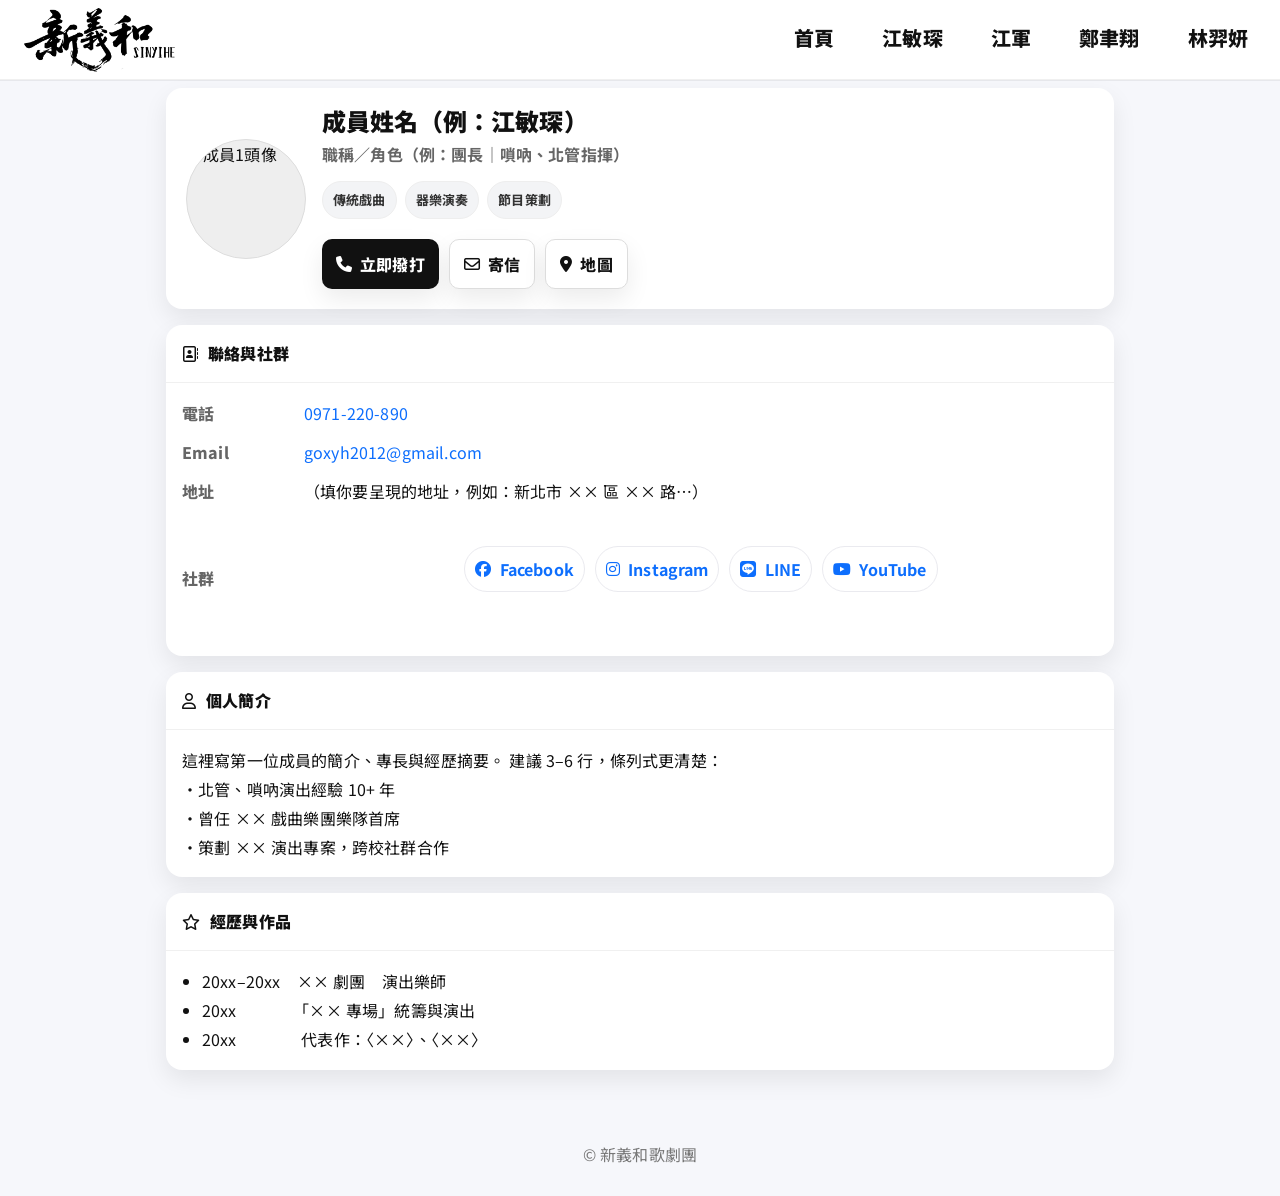
==== commit c9012025: "Update card.html" ====
--- a/syh/card.html
+++ b/syh/card.html
@@ -19,23 +19,36 @@
 <body>
   <!-- 頁首 -->
   <header class="site-header">
-    <div class="inner">
-      <!-- Logo 圖片 + 隱藏文字 -->
-      <h1 class="brand">
-        <a href="home.html" aria-label="新義和歌劇團">
-          <img src="img/logo.png" alt="新義和歌劇團 Logo">
-          <span>新義和歌劇團</span>
-        </a>
-      </h1>
+    <h1 class="brand">
+      <!-- 跟首頁一樣：用 CSS 背景圖顯示 logo，不放 <img> 才不會重疊 -->
+      <a href="home.html" aria-label="新義和歌劇團">
+        <span class="brand__text">新義和歌劇團</span>
+      </a>
+    </h1>
 
-      <!-- 四個成員按鈕 -->
-      <nav class="nav">
-        <a href="card.html" class="is-active">江敏琛</a>
-        <a href="card_jiangjun.html">江軍</a>
-        <a href="card_zhengyuxiang.html">鄭聿翔</a>
-        <a href="card_linyiyan.html">林羿妍</a>
-      </nav>
-    </div>
+    <!-- 漢堡按鈕（手機用） -->
+    <button class="nav-toggle" id="navToggle"
+            aria-controls="siteNav"
+            aria-expanded="false"
+            aria-label="開合導覽列">
+      <span class="bar"></span>
+      <span class="bar"></span>
+      <span class="bar"></span>
+    </button>
+
+    <!-- 導覽列 -->
+    <nav class="site-nav" id="siteNav" role="navigation">
+      <ul>
+        <!-- ① 保留首頁按鈕 -->
+        <li><a href="home.html">首頁</a></li>
+
+        <!-- ② 四位成員 -->
+        <li><a href="card.html" class="is-active">江敏琛</a></li>
+        <li><a href="card_jiangjun.html">江軍</a></li>
+        <li><a href="card_zhengyuxiang.html">鄭聿翔</a></li>
+        <li><a href="card_linyiyan.html">林羿妍</a></li>
+      </ul>
+    </nav>
   </header>
 
   <main class="wrap">
